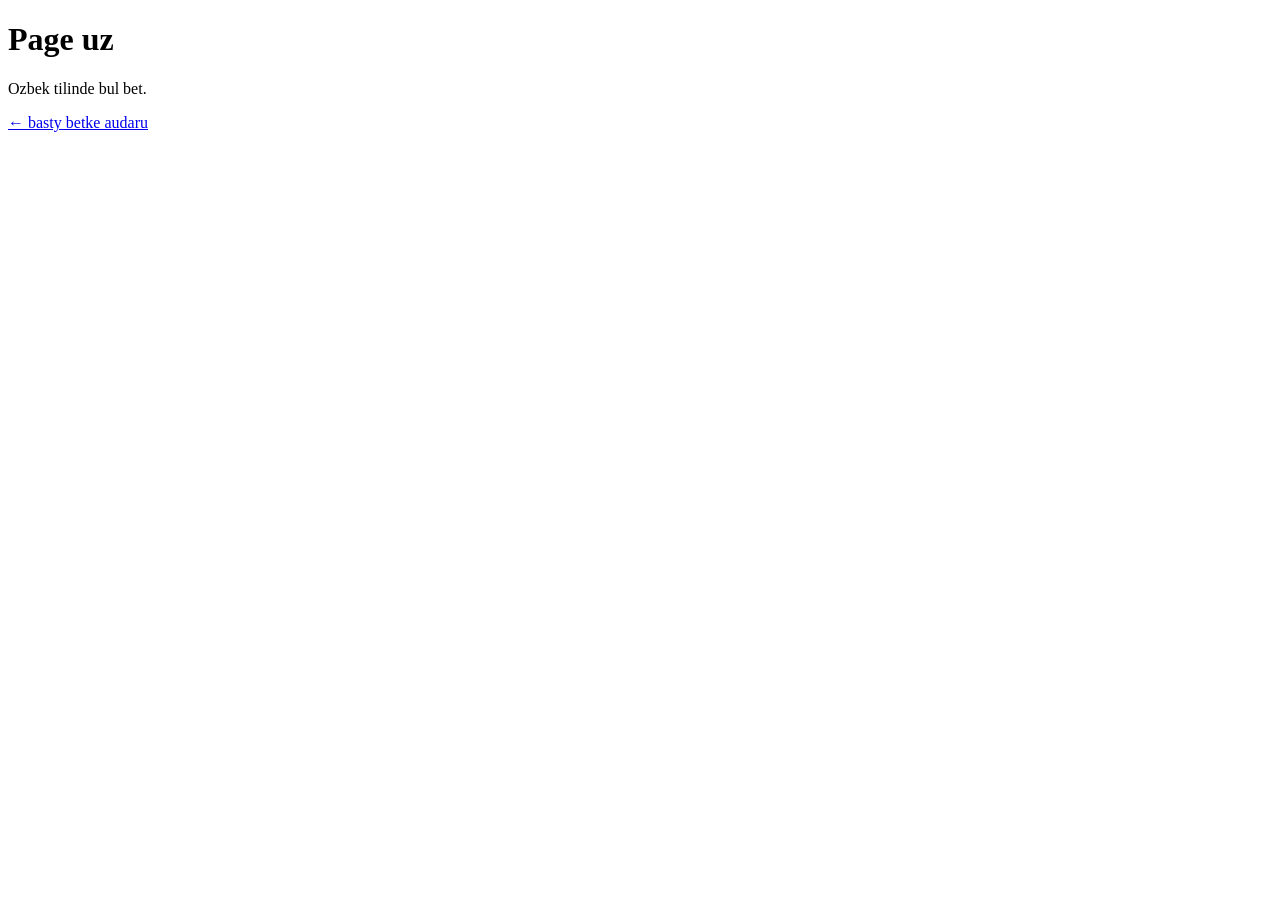
==== indexuz.html @ 163cb243 "Create indexuz.html" ====
<!DOCTYPE html>
<html lang="ru">
<head>
    <meta charset="UTF-8">
    <meta name="viewport" content="width=device-width, initial-scale=1.0">
    <title>Uzbekshe paraksha bet</title>
</head>
<body>

    <h1>Page uz</h1>
    <p>Ozbek tilinde bul bet.</p>

    <a href="index.html">← basty betke audaru</a>

</body>
</html>
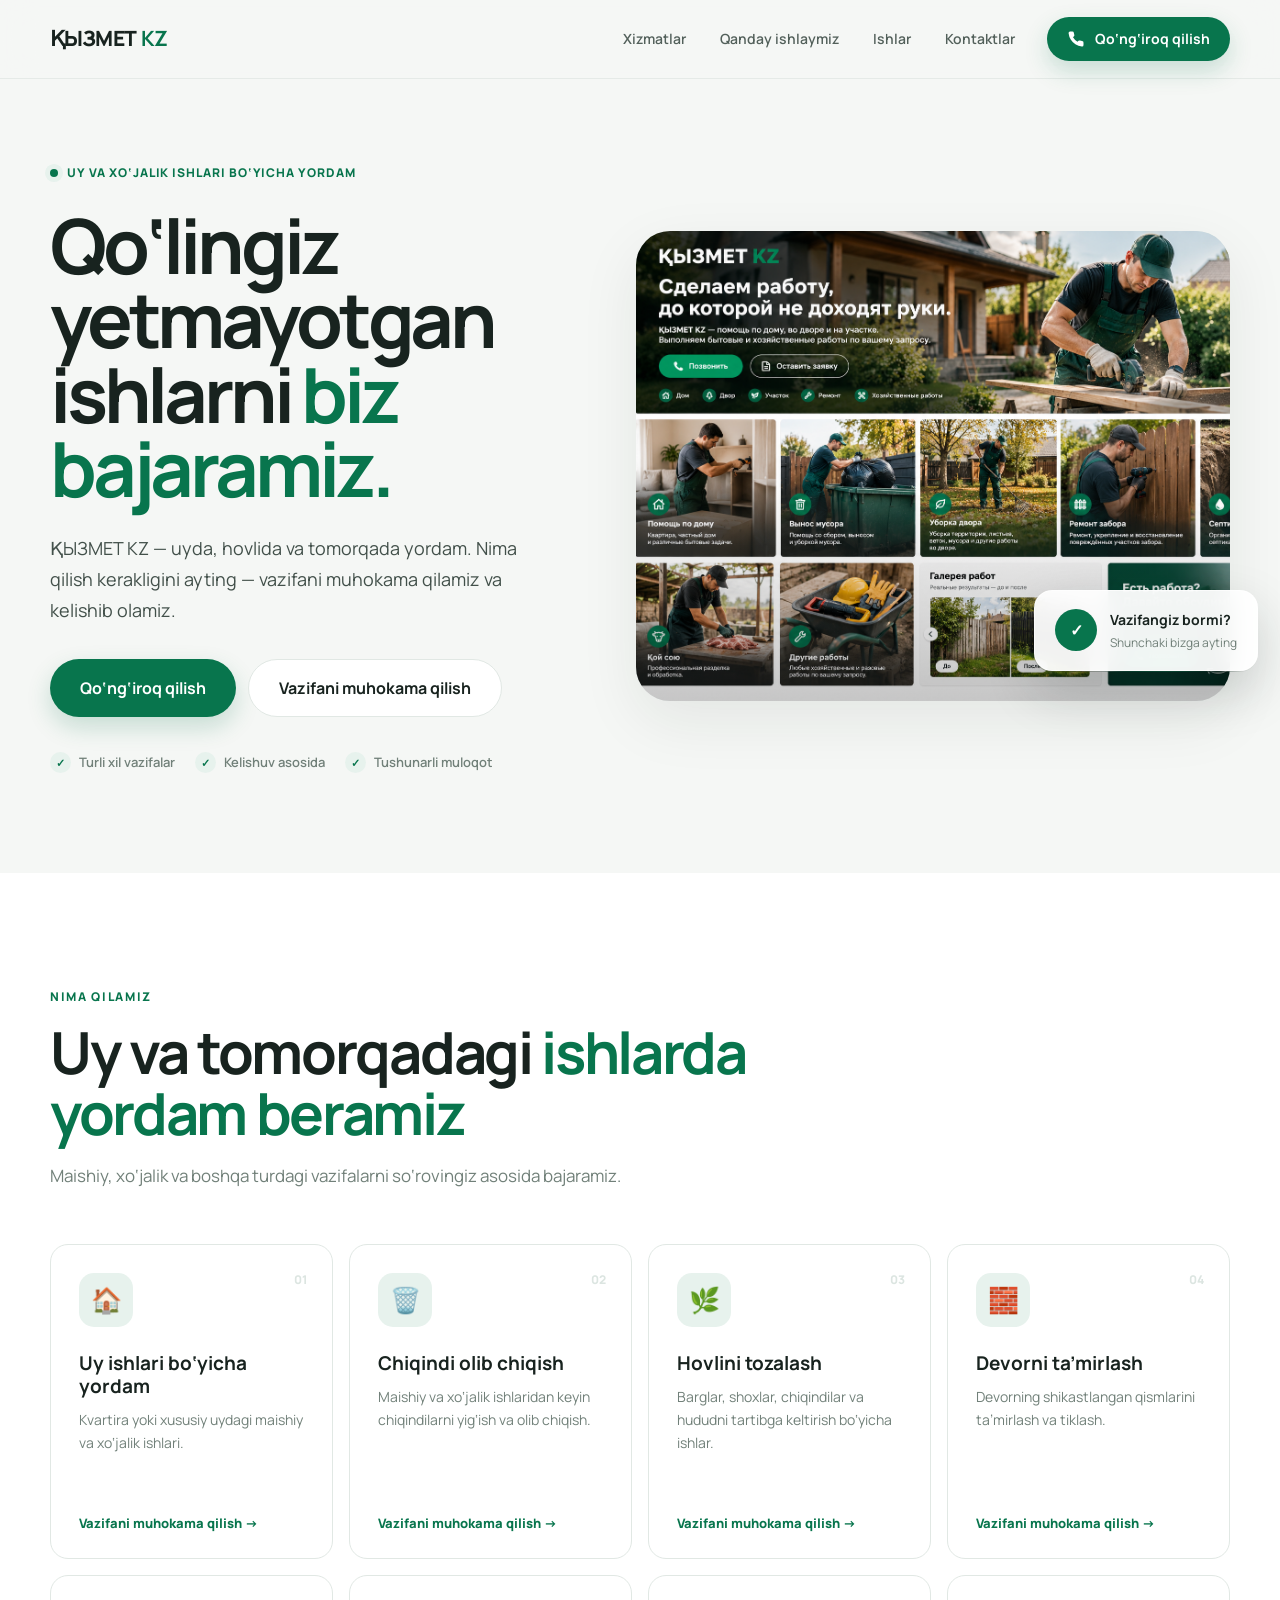
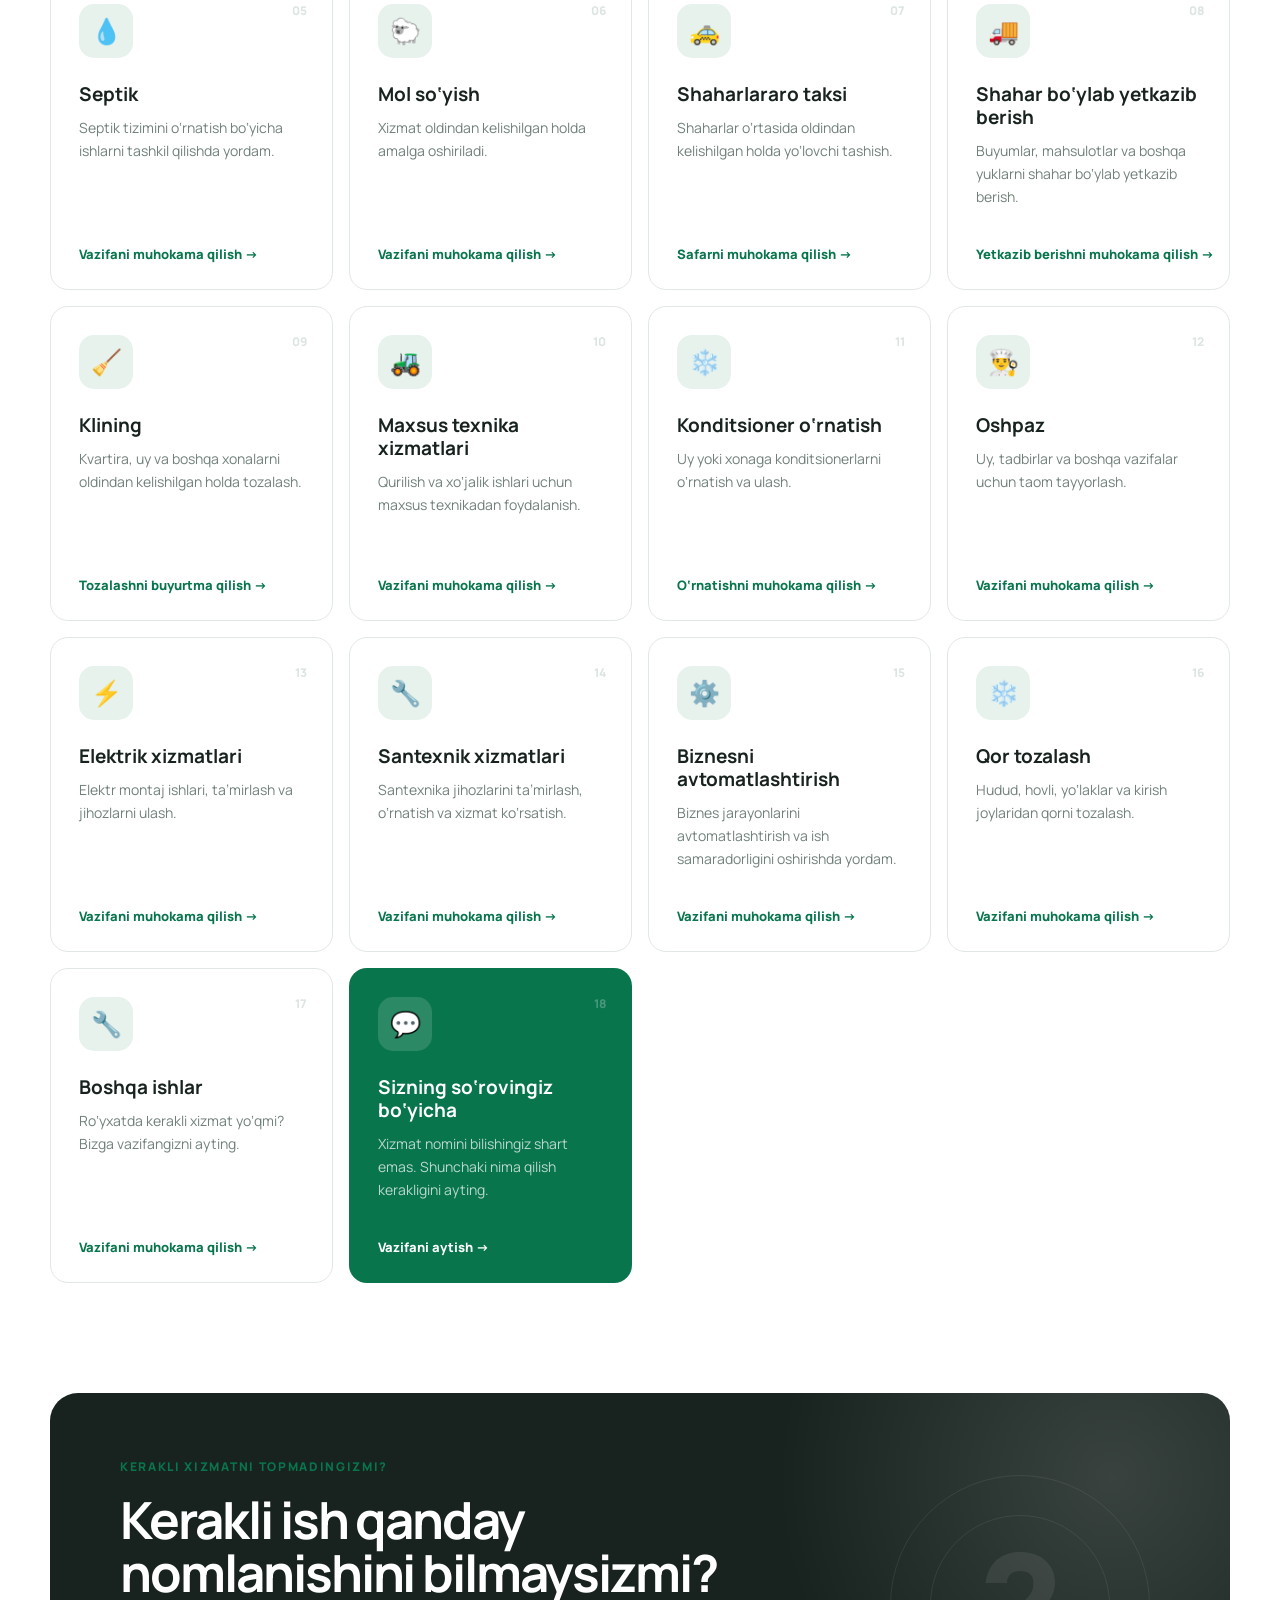
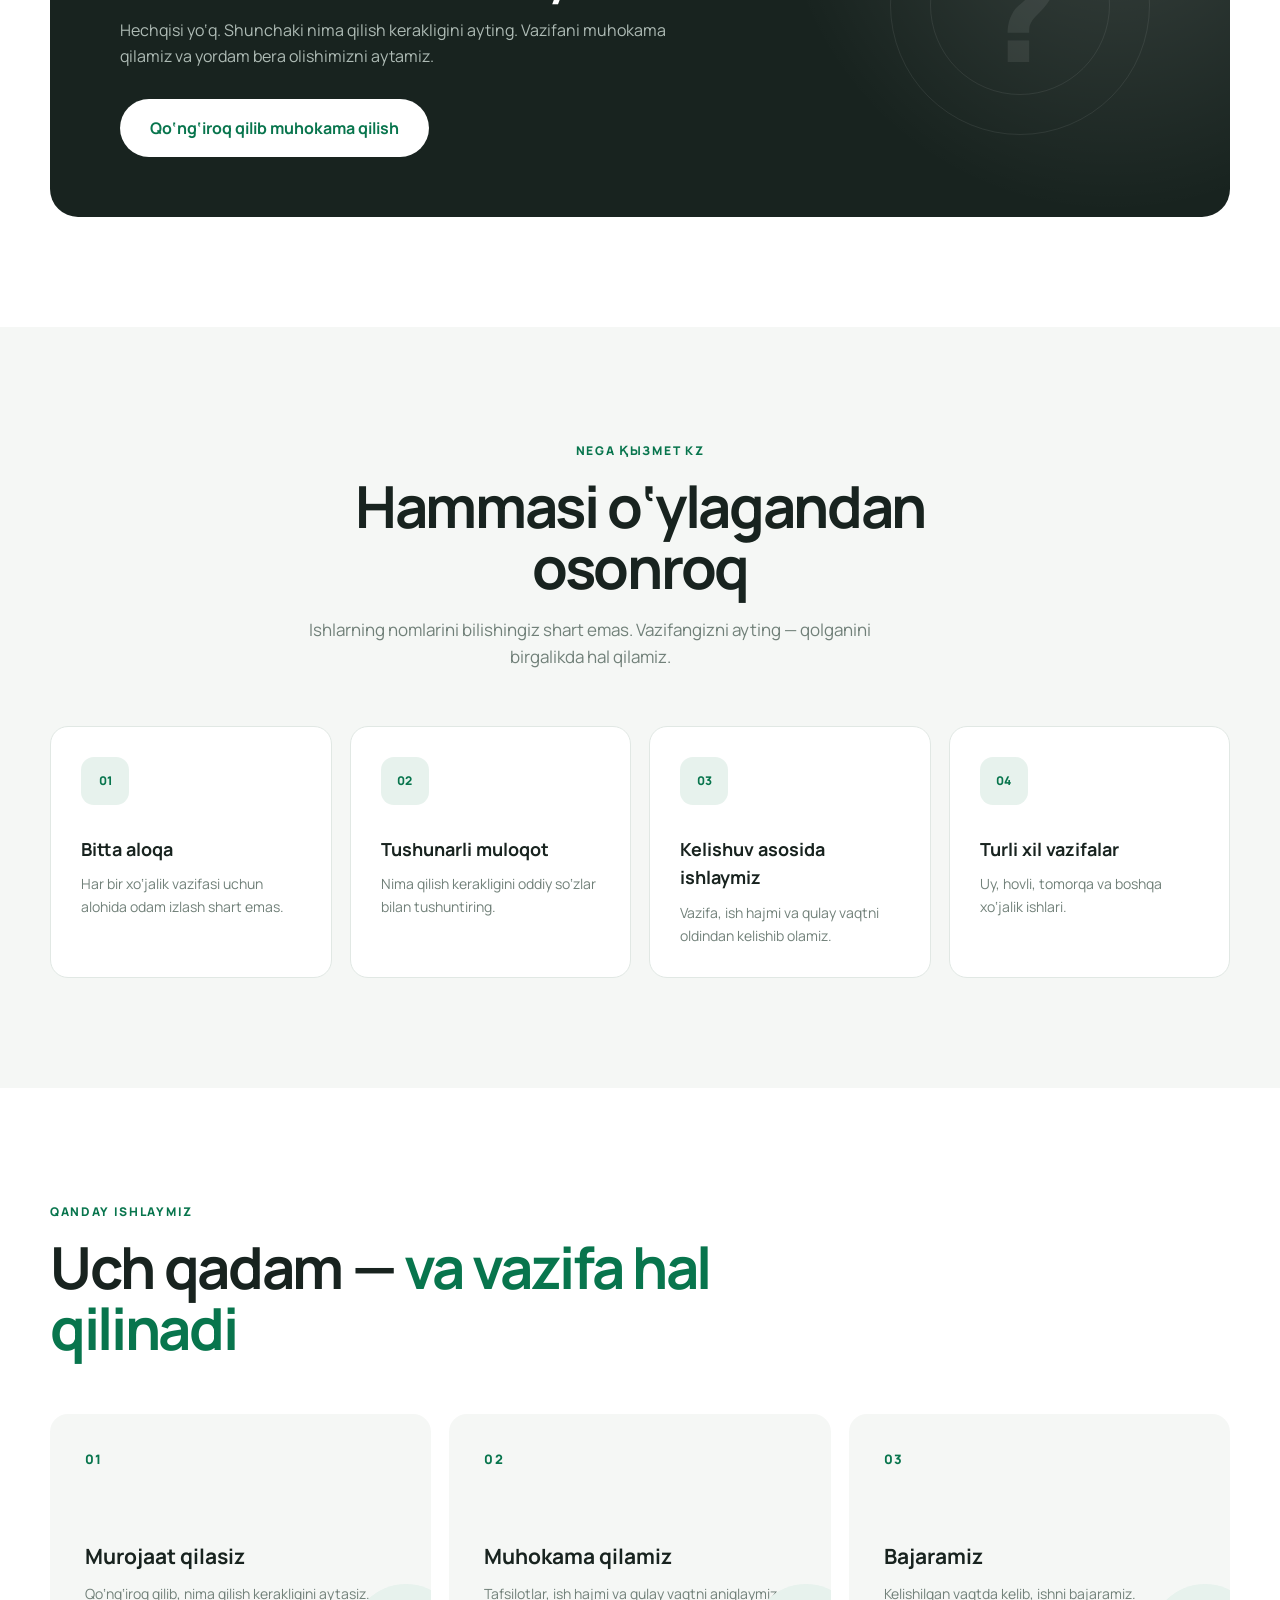
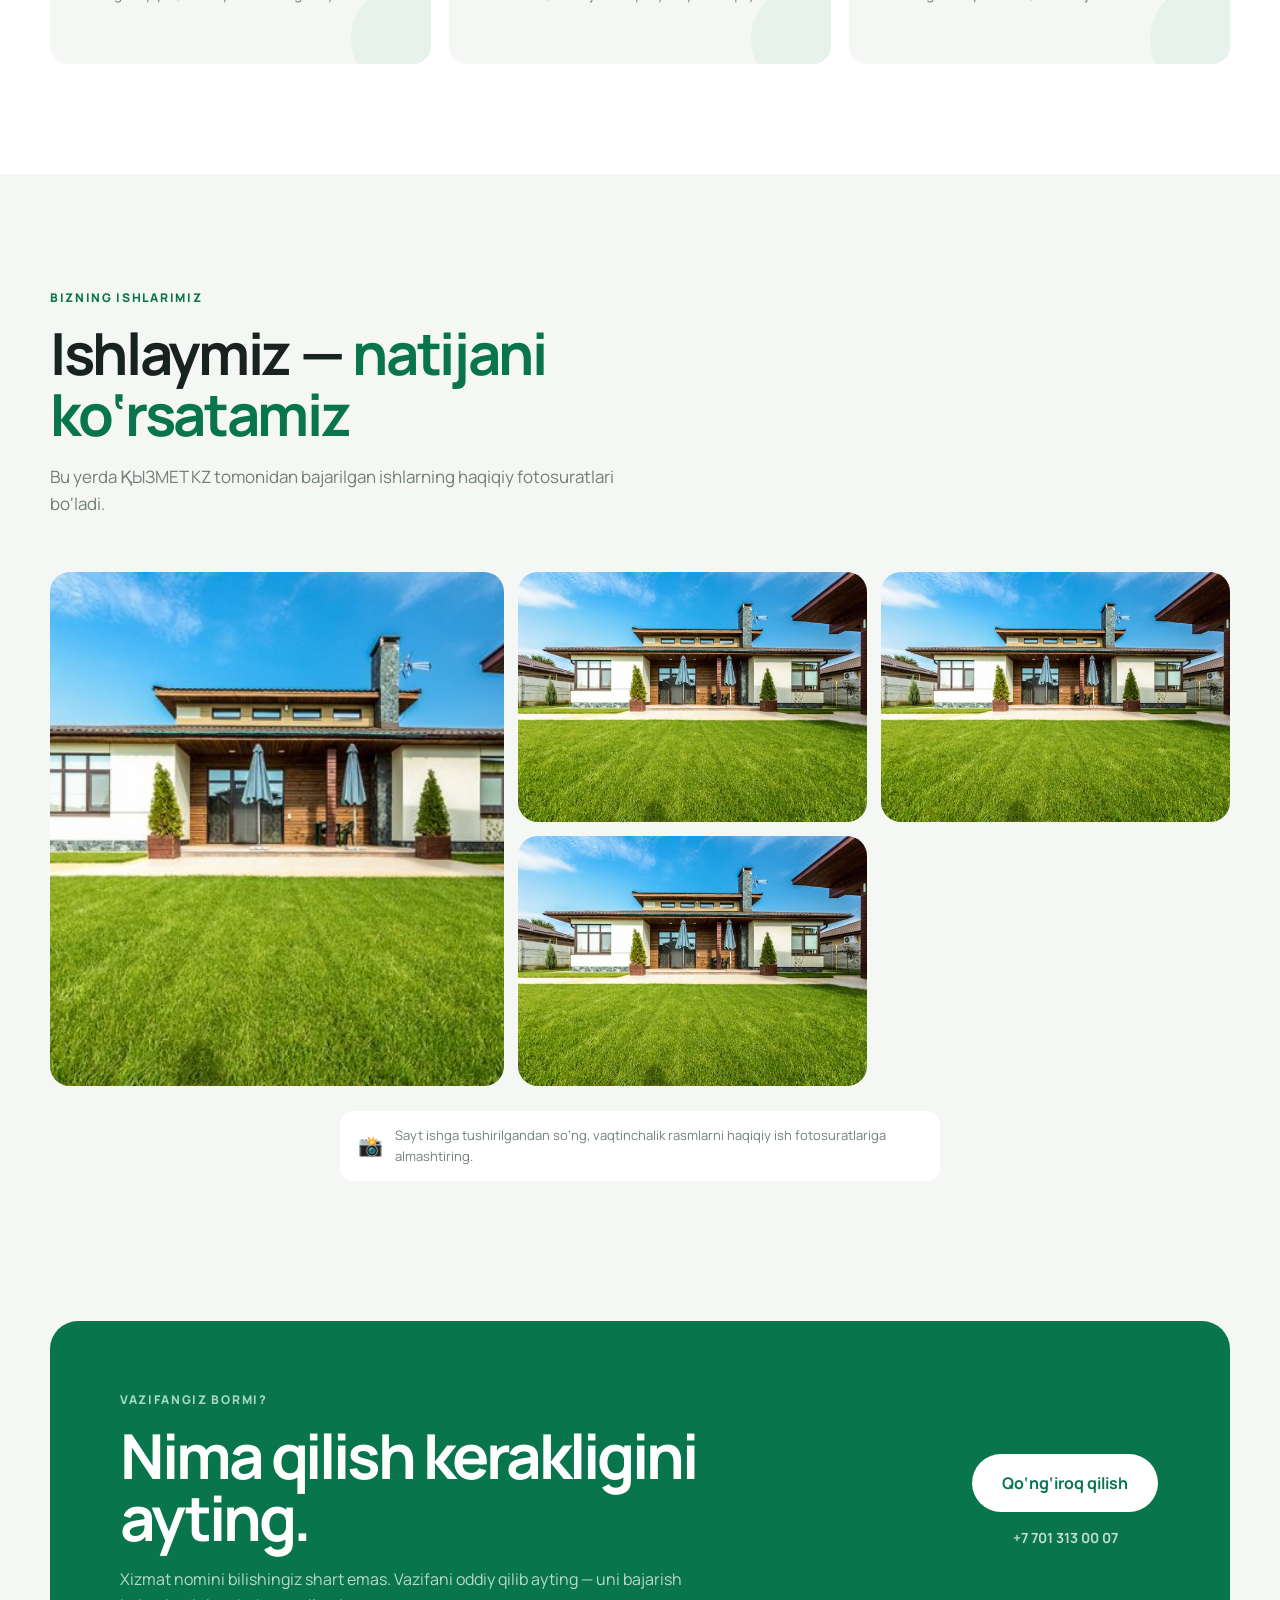
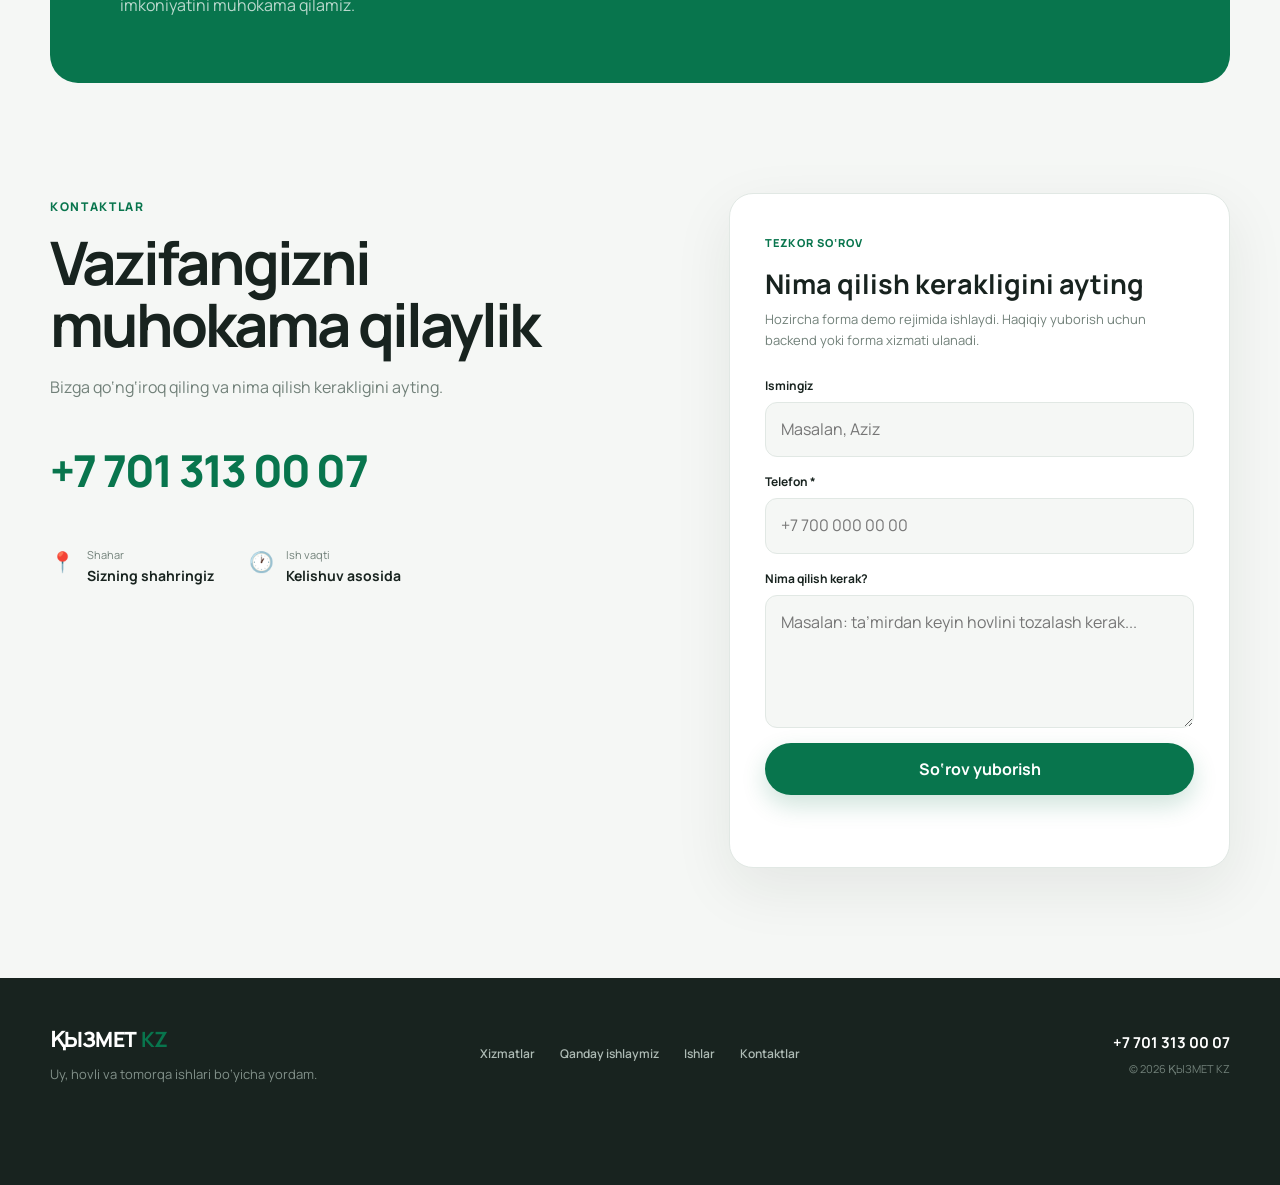
==== commit 2cdf1d99: "new langs added" ====
--- a/indexuz.html
+++ b/indexuz.html
@@ -1,16 +1,983 @@
 <!DOCTYPE html>
-<html lang="ru">
+<html lang="uz">
 <head>
     <meta charset="UTF-8">
-    <meta name="viewport" content="width=device-width, initial-scale=1.0">
-    <title>Uzbekshe paraksha bet</title>
+
+    <meta
+        name="viewport"
+        content="width=device-width, initial-scale=1.0"
+    >
+
+    <title>ҚЫЗМЕТ KZ — uy, hovli va tomorqa ishlari</title>
+
+    <meta
+        name="description"
+        content="ҚЫЗМЕТ KZ — uy ishlari, hovli tozalash, chiqindi olib chiqish, devor ta'miri, tomorqa ishlari va boshqa xo‘jalik xizmatlari."
+    >
+
+    <meta name="theme-color" content="#08754D">
+
+    <link rel="icon" href="favicon.svg" type="image/svg+xml">
+
+    <link rel="preconnect" href="https://fonts.googleapis.com">
+    <link rel="preconnect" href="https://fonts.gstatic.com" crossorigin>
+
+    <link
+        href="https://fonts.googleapis.com/css2?family=Manrope:wght@400;500;600;700;800&display=swap"
+        rel="stylesheet"
+    >
+
+    <link rel="stylesheet" href="style.css">
 </head>
+
 <body>
 
-    <h1>Page uz</h1>
-    <p>Ozbek tilinde bul bet.</p>
-
-    <a href="index.html">← basty betke audaru</a>
+<!-- ================= HEADER ================= -->
+
+<header class="header" id="header">
+    <div class="container header__inner">
+
+        <a href="#top" class="logo" aria-label="ҚЫЗМЕТ KZ — bosh sahifa">
+            <span>ҚЫЗМЕТ</span>
+            <strong>KZ</strong>
+        </a>
+
+        <nav class="nav" id="nav">
+            <a href="#services">Xizmatlar</a>
+            <a href="#how">Qanday ishlaymiz</a>
+            <a href="#works">Ishlar</a>
+            <a href="#contacts">Kontaktlar</a>
+        </nav>
+
+        <a
+            class="btn btn--primary header__call"
+            data-phone
+            href="#"
+        >
+            <svg viewBox="0 0 24 24" aria-hidden="true">
+                <path d="M22 16.92v3a2 2 0 0 1-2.18 2
+                19.79 19.79 0 0 1-8.63-3.07
+                19.5 19.5 0 0 1-6-6
+                19.79 19.79 0 0 1-3.07-8.67
+                A2 2 0 0 1 4.11 2h3a2 2 0 0 1
+                2 1.72c.12.9.33 1.78.62 2.63
+                a2 2 0 0 1-.45 2.11L8 9.73
+                a16 16 0 0 0 6 6l1.27-1.27
+                a2 2 0 0 1 2.11-.45
+                c.85.29 1.73.5 2.63.62
+                A2 2 0 0 1 22 16.92z"/>
+            </svg>
+            Qo‘ng‘iroq qilish
+        </a>
+
+        <button
+            class="menu-toggle"
+            id="menuToggle"
+            type="button"
+            aria-label="Menyuni ochish"
+            aria-expanded="false"
+        >
+            <span></span>
+            <span></span>
+            <span></span>
+        </button>
+
+    </div>
+</header>
+
+
+<main id="top">
+
+<!-- ================= HERO ================= -->
+
+<section class="hero">
+    <div class="container hero__grid">
+
+        <div class="hero__content reveal">
+
+            <div class="eyebrow">
+                <span class="eyebrow__dot"></span>
+                Uy va xo‘jalik ishlari bo‘yicha yordam
+            </div>
+
+            <h1>
+                Qo‘lingiz yetmayotgan
+                ishlarni
+                <span>biz bajaramiz.</span>
+            </h1>
+
+            <p class="hero__text">
+                ҚЫЗМЕТ KZ — uyda, hovlida va tomorqada yordam.
+                Nima qilish kerakligini ayting — vazifani muhokama
+                qilamiz va kelishib olamiz.
+            </p>
+
+            <div class="hero__actions">
+                <a
+                    class="btn btn--primary btn--large"
+                    data-phone
+                    href="#"
+                >
+                    Qo‘ng‘iroq qilish
+                </a>
+
+                <a
+                    class="btn btn--secondary btn--large"
+                    href="#contact-form"
+                >
+                    Vazifani muhokama qilish
+                </a>
+            </div>
+
+            <div class="hero__trust">
+                <div class="trust-item">
+                    <span class="trust-item__icon">✓</span>
+                    Turli xil vazifalar
+                </div>
+
+                <div class="trust-item">
+                    <span class="trust-item__icon">✓</span>
+                    Kelishuv asosida
+                </div>
+
+                <div class="trust-item">
+                    <span class="trust-item__icon">✓</span>
+                    Tushunarli muloqot
+                </div>
+            </div>
+
+        </div>
+
+        <div class="hero__visual reveal reveal--delay">
+
+            <div class="hero__image">
+                <img
+                    src="images/hero.jpg"
+                    alt="Xususiy uy yonidagi xo‘jalik ishlari"
+                >
+            </div>
+
+            <div class="hero-card">
+                <div class="hero-card__icon">✓</div>
+
+                <div>
+                    <strong>Vazifangiz bormi?</strong>
+                    <span>Shunchaki bizga ayting</span>
+                </div>
+            </div>
+
+        </div>
+
+    </div>
+</section>
+
+<!-- ================= SERVICES ================= -->
+
+<section class="section services" id="services">
+    <div class="container">
+
+        <div class="section-heading reveal">
+            <span class="section-label">NIMA QILAMIZ</span>
+
+            <h2>
+                Uy va tomorqadagi
+                <span>ishlarda yordam beramiz</span>
+            </h2>
+
+            <p>
+                Maishiy, xo‘jalik va boshqa turdagi
+                vazifalarni so‘rovingiz asosida bajaramiz.
+            </p>
+        </div>
+
+        <div class="services-grid">
+
+            <article class="service-card reveal">
+                <div class="service-card__number">01</div>
+                <div class="service-card__icon">🏠</div>
+
+                <h3>Uy ishlari bo‘yicha yordam</h3>
+
+                <p>
+                    Kvartira yoki xususiy uydagi
+                    maishiy va xo‘jalik ishlari.
+                </p>
+
+                <a href="#contact-form">
+                    Vazifani muhokama qilish →
+                </a>
+            </article>
+
+
+            <article class="service-card reveal">
+                <div class="service-card__number">02</div>
+                <div class="service-card__icon">🗑️</div>
+
+                <h3>Chiqindi olib chiqish</h3>
+
+                <p>
+                    Maishiy va xo‘jalik ishlaridan keyin
+                    chiqindilarni yig‘ish va olib chiqish.
+                </p>
+
+                <a href="#contact-form">
+                    Vazifani muhokama qilish →
+                </a>
+            </article>
+
+
+            <article class="service-card reveal">
+                <div class="service-card__number">03</div>
+                <div class="service-card__icon">🌿</div>
+
+                <h3>Hovlini tozalash</h3>
+
+                <p>
+                    Barglar, shoxlar, chiqindilar va hududni
+                    tartibga keltirish bo‘yicha ishlar.
+                </p>
+
+                <a href="#contact-form">
+                    Vazifani muhokama qilish →
+                </a>
+            </article>
+
+
+            <article class="service-card reveal">
+                <div class="service-card__number">04</div>
+                <div class="service-card__icon">🧱</div>
+
+                <h3>Devorni ta’mirlash</h3>
+
+                <p>
+                    Devorning shikastlangan qismlarini
+                    ta’mirlash va tiklash.
+                </p>
+
+                <a href="#contact-form">
+                    Vazifani muhokama qilish →
+                </a>
+            </article>
+
+
+            <article class="service-card reveal">
+                <div class="service-card__number">05</div>
+                <div class="service-card__icon">💧</div>
+
+                <h3>Septik</h3>
+
+                <p>
+                    Septik tizimini o‘rnatish bo‘yicha
+                    ishlarni tashkil qilishda yordam.
+                </p>
+
+                <a href="#contact-form">
+                    Vazifani muhokama qilish →
+                </a>
+            </article>
+
+
+            <article class="service-card reveal">
+                <div class="service-card__number">06</div>
+                <div class="service-card__icon">🐑</div>
+
+                <h3>Mol so‘yish</h3>
+
+                <p>
+                    Xizmat oldindan kelishilgan
+                    holda amalga oshiriladi.
+                </p>
+
+                <a href="#contact-form">
+                    Vazifani muhokama qilish →
+                </a>
+            </article>
+
+
+            <article class="service-card reveal">
+                <div class="service-card__number">07</div>
+                <div class="service-card__icon">🚕</div>
+
+                <h3>Shaharlararo taksi</h3>
+
+                <p>
+                    Shaharlar o‘rtasida oldindan
+                    kelishilgan holda yo‘lovchi tashish.
+                </p>
+
+                <a href="#contact-form">
+                    Safarni muhokama qilish →
+                </a>
+            </article>
+
+
+            <article class="service-card reveal">
+                <div class="service-card__number">08</div>
+                <div class="service-card__icon">🚚</div>
+
+                <h3>Shahar bo‘ylab yetkazib berish</h3>
+
+                <p>
+                    Buyumlar, mahsulotlar va boshqa yuklarni
+                    shahar bo‘ylab yetkazib berish.
+                </p>
+
+                <a href="#contact-form">
+                    Yetkazib berishni muhokama qilish →
+                </a>
+            </article>
+
+
+            <article class="service-card reveal">
+                <div class="service-card__number">09</div>
+                <div class="service-card__icon">🧹</div>
+
+                <h3>Klining</h3>
+
+                <p>
+                    Kvartira, uy va boshqa xonalarni
+                    oldindan kelishilgan holda tozalash.
+                </p>
+
+                <a href="#contact-form">
+                    Tozalashni buyurtma qilish →
+                </a>
+            </article>
+
+
+            <article class="service-card reveal">
+                <div class="service-card__number">10</div>
+                <div class="service-card__icon">🚜</div>
+
+                <h3>Maxsus texnika xizmatlari</h3>
+
+                <p>
+                    Qurilish va xo‘jalik ishlari uchun
+                    maxsus texnikadan foydalanish.
+                </p>
+
+                <a href="#contact-form">
+                    Vazifani muhokama qilish →
+                </a>
+            </article>
+
+
+            <article class="service-card reveal">
+                <div class="service-card__number">11</div>
+                <div class="service-card__icon">❄️</div>
+
+                <h3>Konditsioner o‘rnatish</h3>
+
+                <p>
+                    Uy yoki xonaga konditsionerlarni
+                    o‘rnatish va ulash.
+                </p>
+
+                <a href="#contact-form">
+                    O‘rnatishni muhokama qilish →
+                </a>
+            </article>
+
+
+            <article class="service-card reveal">
+                <div class="service-card__number">12</div>
+                <div class="service-card__icon">👨‍🍳</div>
+
+                <h3>Oshpaz</h3>
+
+                <p>
+                    Uy, tadbirlar va boshqa vazifalar
+                    uchun taom tayyorlash.
+                </p>
+
+                <a href="#contact-form">
+                    Vazifani muhokama qilish →
+                </a>
+            </article>
+
+
+            <article class="service-card reveal">
+                <div class="service-card__number">13</div>
+                <div class="service-card__icon">⚡</div>
+
+                <h3>Elektrik xizmatlari</h3>
+
+                <p>
+                    Elektr montaj ishlari, ta’mirlash
+                    va jihozlarni ulash.
+                </p>
+
+                <a href="#contact-form">
+                    Vazifani muhokama qilish →
+                </a>
+            </article>
+
+
+            <article class="service-card reveal">
+                <div class="service-card__number">14</div>
+                <div class="service-card__icon">🔧</div>
+
+                <h3>Santexnik xizmatlari</h3>
+
+                <p>
+                    Santexnika jihozlarini ta’mirlash,
+                    o‘rnatish va xizmat ko‘rsatish.
+                </p>
+
+                <a href="#contact-form">
+                    Vazifani muhokama qilish →
+                </a>
+            </article>
+
+
+            <article class="service-card reveal">
+                <div class="service-card__number">15</div>
+                <div class="service-card__icon">⚙️</div>
+
+                <h3>Biznesni avtomatlashtirish</h3>
+
+                <p>
+                    Biznes jarayonlarini avtomatlashtirish
+                    va ish samaradorligini oshirishda yordam.
+                </p>
+
+                <a href="#contact-form">
+                    Vazifani muhokama qilish →
+                </a>
+            </article>
+
+
+            <article class="service-card reveal">
+                <div class="service-card__number">16</div>
+                <div class="service-card__icon">❄️</div>
+
+                <h3>Qor tozalash</h3>
+
+                <p>
+                    Hudud, hovli, yo‘laklar va kirish
+                    joylaridan qorni tozalash.
+                </p>
+
+                <a href="#contact-form">
+                    Vazifani muhokama qilish →
+                </a>
+            </article>
+
+
+            <article class="service-card reveal">
+                <div class="service-card__number">17</div>
+                <div class="service-card__icon">🔧</div>
+
+                <h3>Boshqa ishlar</h3>
+
+                <p>
+                    Ro‘yxatda kerakli xizmat yo‘qmi?
+                    Bizga vazifangizni ayting.
+                </p>
+
+                <a href="#contact-form">
+                    Vazifani muhokama qilish →
+                </a>
+            </article>
+
+
+            <article class="service-card service-card--accent reveal">
+                <div class="service-card__number">18</div>
+                <div class="service-card__icon">💬</div>
+
+                <h3>Sizning so‘rovingiz bo‘yicha</h3>
+
+                <p>
+                    Xizmat nomini bilishingiz shart emas.
+                    Shunchaki nima qilish kerakligini ayting.
+                </p>
+
+                <a href="#contact-form">
+                    Vazifani aytish →
+                </a>
+            </article>
+
+        </div>
+    </div>
+</section>
+
+
+<!-- ================= NOT FOUND ================= -->
+
+<section class="section problem">
+    <div class="container">
+
+        <div class="problem__box reveal">
+
+            <div class="problem__content">
+                <span class="section-label">KERAKLI XIZMATNI TOPMADINGIZMI?</span>
+
+                <h2>
+                    Kerakli ish qanday
+                    nomlanishini bilmaysizmi?
+                </h2>
+
+                <p>
+                    Hechqisi yo‘q. Shunchaki nima qilish
+                    kerakligini ayting. Vazifani muhokama
+                    qilamiz va yordam bera olishimizni aytamiz.
+                </p>
+
+                <a
+                    href="#"
+                    data-phone
+                    class="btn btn--light btn--large"
+                >
+                    Qo‘ng‘iroq qilib muhokama qilish
+                </a>
+            </div>
+
+            <div class="problem__shape">
+                <span>?</span>
+            </div>
+
+        </div>
+
+    </div>
+</section>
+
+
+<!-- ================= WHY US ================= -->
+
+<section class="section why">
+    <div class="container">
+
+        <div class="section-heading section-heading--center reveal">
+            <span class="section-label">NEGA ҚЫЗМЕТ KZ</span>
+
+            <h2>
+                Hammasi o‘ylagandan osonroq
+            </h2>
+
+            <p>
+                Ishlarning nomlarini bilishingiz shart emas.
+                Vazifangizni ayting — qolganini birgalikda hal qilamiz.
+            </p>
+        </div>
+
+        <div class="advantages">
+
+            <article class="advantage reveal">
+                <div class="advantage__icon">01</div>
+                <h3>Bitta aloqa</h3>
+                <p>
+                    Har bir xo‘jalik vazifasi uchun
+                    alohida odam izlash shart emas.
+                </p>
+            </article>
+
+            <article class="advantage reveal">
+                <div class="advantage__icon">02</div>
+                <h3>Tushunarli muloqot</h3>
+                <p>
+                    Nima qilish kerakligini
+                    oddiy so‘zlar bilan tushuntiring.
+                </p>
+            </article>
+
+            <article class="advantage reveal">
+                <div class="advantage__icon">03</div>
+                <h3>Kelishuv asosida ishlaymiz</h3>
+                <p>
+                    Vazifa, ish hajmi va qulay vaqtni
+                    oldindan kelishib olamiz.
+                </p>
+            </article>
+
+            <article class="advantage reveal">
+                <div class="advantage__icon">04</div>
+                <h3>Turli xil vazifalar</h3>
+                <p>
+                    Uy, hovli, tomorqa va boshqa
+                    xo‘jalik ishlari.
+                </p>
+            </article>
+
+        </div>
+    </div>
+</section>
+
+
+<!-- ================= HOW ================= -->
+
+<section class="section how" id="how">
+    <div class="container">
+
+        <div class="section-heading reveal">
+            <span class="section-label">QANDAY ISHLAYMIZ</span>
+
+            <h2>
+                Uch qadam —
+                <span>va vazifa hal qilinadi</span>
+            </h2>
+        </div>
+
+        <div class="steps">
+
+            <article class="step reveal">
+                <div class="step__number">01</div>
+
+                <div>
+                    <h3>Murojaat qilasiz</h3>
+                    <p>
+                        Qo‘ng‘iroq qilib, nima qilish
+                        kerakligini aytasiz.
+                    </p>
+                </div>
+            </article>
+
+            <article class="step reveal">
+                <div class="step__number">02</div>
+
+                <div>
+                    <h3>Muhokama qilamiz</h3>
+                    <p>
+                        Tafsilotlar, ish hajmi va
+                        qulay vaqtni aniqlaymiz.
+                    </p>
+                </div>
+            </article>
+
+            <article class="step reveal">
+                <div class="step__number">03</div>
+
+                <div>
+                    <h3>Bajaramiz</h3>
+                    <p>
+                        Kelishilgan vaqtda kelib,
+                        ishni bajaramiz.
+                    </p>
+                </div>
+            </article>
+
+        </div>
+
+    </div>
+</section>
+
+
+<!-- ================= WORKS ================= -->
+
+<section class="section works" id="works">
+    <div class="container">
+
+        <div class="section-heading reveal">
+            <span class="section-label">BIZNING ISHLARIMIZ</span>
+
+            <h2>
+                Ishlaymiz —
+                <span>natijani ko‘rsatamiz</span>
+            </h2>
+
+            <p>
+                Bu yerda ҚЫЗМЕТ KZ tomonidan bajarilgan
+                ishlarning haqiqiy fotosuratlari bo‘ladi.
+            </p>
+        </div>
+
+        <div class="gallery">
+
+            <div class="gallery__item gallery__item--large reveal">
+                <img
+                    src="images/work-01.jpg"
+                    alt="Xo‘jalik ishlari"
+                    loading="lazy"
+                >
+            </div>
+
+            <div class="gallery__item reveal">
+                <img
+                    src="images/work-02.jpg"
+                    alt="Hududni tozalash"
+                    loading="lazy"
+                >
+            </div>
+
+            <div class="gallery__item reveal">
+                <img
+                    src="images/work-03.jpg"
+                    alt="Ta’mirlash ishlari"
+                    loading="lazy"
+                >
+            </div>
+
+            <div class="gallery__item reveal">
+                <img
+                    src="images/work-04.jpg"
+                    alt="Hovlidagi ishlar"
+                    loading="lazy"
+                >
+            </div>
+
+        </div>
+
+        <div class="gallery-note reveal">
+            <span>📸</span>
+            <p>
+                Sayt ishga tushirilgandan so‘ng,
+                vaqtinchalik rasmlarni haqiqiy ish fotosuratlariga almashtiring.
+            </p>
+        </div>
+
+    </div>
+</section>
+
+
+<!-- ================= CTA ================= -->
+
+<section class="cta">
+    <div class="container">
+
+        <div class="cta__inner reveal">
+
+            <div>
+                <span class="section-label section-label--light">
+                    VAZIFANGIZ BORMI?
+                </span>
+
+                <h2>
+                    Nima qilish
+                    kerakligini ayting.
+                </h2>
+
+                <p>
+                    Xizmat nomini bilishingiz shart emas.
+                    Vazifani oddiy qilib ayting — uni bajarish
+                    imkoniyatini muhokama qilamiz.
+                </p>
+            </div>
+
+            <div class="cta__action">
+
+                <a
+                    href="#"
+                    data-phone
+                    class="btn btn--light btn--large"
+                >
+                    Qo‘ng‘iroq qilish
+                </a>
+
+                <a
+                    href="#contact-form"
+                    class="cta__phone"
+                    data-phone-display
+                >
+                    +7 700 000 00 00
+                </a>
+
+            </div>
+
+        </div>
+
+    </div>
+</section>
+
+
+<!-- ================= CONTACTS ================= -->
+
+<section class="section contacts" id="contacts">
+    <div class="container contacts__grid">
+
+        <div class="contacts__info reveal">
+
+            <span class="section-label">KONTAKTLAR</span>
+
+            <h2>
+                Vazifangizni
+                muhokama qilaylik
+            </h2>
+
+            <p>
+                Bizga qo‘ng‘iroq qiling va
+                nima qilish kerakligini ayting.
+            </p>
+
+            <a
+                class="contacts__phone"
+                data-phone
+                data-phone-display
+                href="#"
+            >
+            </a>
+
+            <div class="contact-details">
+
+                <div class="contact-detail">
+                    <span>📍</span>
+                    <div>
+                        <small>Shahar</small>
+                        <strong>Sizning shahringiz</strong>
+                    </div>
+                </div>
+
+                <div class="contact-detail">
+                    <span>🕐</span>
+                    <div>
+                        <small>Ish vaqti</small>
+                        <strong>Kelishuv asosida</strong>
+                    </div>
+                </div>
+
+            </div>
+
+        </div>
+
+
+        <div class="contact-form-wrapper reveal" id="contact-form">
+
+            <div class="contact-form-card">
+
+                <span class="form-badge">TEZKOR SO‘ROV</span>
+
+                <h3>
+                    Nima qilish kerakligini
+                    ayting
+                </h3>
+
+                <p>
+                    Hozircha forma demo rejimida ishlaydi.
+                    Haqiqiy yuborish uchun backend
+                    yoki forma xizmati ulanadi.
+                </p>
+
+                <form id="requestForm">
+
+                    <label>
+                        <span>Ismingiz</span>
+
+                        <input
+                            type="text"
+                            name="name"
+                            placeholder="Masalan, Aziz"
+                            autocomplete="name"
+                        >
+                    </label>
+
+                    <label>
+                        <span>Telefon *</span>
+
+                        <input
+                            type="tel"
+                            name="phone"
+                            placeholder="+7 700 000 00 00"
+                            autocomplete="tel"
+                            required
+                        >
+                    </label>
+
+                    <label>
+                        <span>Nima qilish kerak?</span>
+
+                        <textarea
+                            name="message"
+                            rows="4"
+                            placeholder="Masalan: ta’mirdan keyin hovlini tozalash kerak..."
+                        ></textarea>
+                    </label>
+
+                    <button
+                        type="submit"
+                        class="btn btn--primary btn--full"
+                    >
+                        So‘rov yuborish
+                    </button>
+
+                    <div
+                        class="form-message"
+                        id="formMessage"
+                        aria-live="polite"
+                    ></div>
+
+                </form>
+
+            </div>
+
+        </div>
+
+    </div>
+</section>
+
+</main>
+
+
+<!-- ================= FOOTER ================= -->
+
+<footer class="footer">
+    <div class="container footer__inner">
+
+        <div class="footer__brand">
+            <a href="#top" class="logo logo--footer">
+                <span>ҚЫЗМЕТ</span>
+                <strong>KZ</strong>
+            </a>
+
+            <p>
+                Uy, hovli va tomorqa ishlari bo‘yicha yordam.
+            </p>
+        </div>
+
+        <div class="footer__links">
+            <a href="#services">Xizmatlar</a>
+            <a href="#how">Qanday ishlaymiz</a>
+            <a href="#works">Ishlar</a>
+            <a href="#contacts">Kontaktlar</a>
+        </div>
+
+        <div class="footer__contact">
+            <a href="#"
+                 data-phone
+                 data-phone-display>
+            </a>
+
+            <span>© 2026 ҚЫЗМЕТ KZ</span>
+        </div>
+
+    </div>
+</footer>
+
+
+<!-- ================= MOBILE CTA ================= -->
+
+<div class="mobile-cta">
+
+    <a
+        href="#"
+        data-phone
+        class="mobile-cta__call"
+    >
+        <svg viewBox="0 0 24 24" aria-hidden="true">
+            <path d="M22 16.92v3a2 2 0 0 1-2.18 2
+            19.79 19.79 0 0 1-8.63-3.07
+            19.5 19.5 0 0 1-6-6
+            19.79 19.79 0 0 1-3.07-8.67
+            A2 2 0 0 1 4.11 2h3a2 2 0 0 1
+            2 1.72c.12.9.33 1.78.62 2.63
+            a2 2 0 0 1-.45 2.11L8 9.73
+            a16 16 0 0 0 6 6l1.27-1.27
+            a2 2 0 0 1 2.11-.45
+            c.85.29 1.73.5 2.63.62
+            A2 2 0 0 1 22 16.92z"/>
+        </svg>
+
+        Qo‘ng‘iroq qilish
+    </a>
+
+    <a
+        href="#contact-form"
+        class="mobile-cta__form"
+    >
+        Muhokama qilish
+    </a>
+
+</div>
+
+
+<script src="script.js"></script>
 
 </body>
 </html>
--- a/style.css
+++ b/style.css
@@ -0,0 +1,1663 @@
+/* =========================================================
+   ҚЫЗМЕТ KZ
+   Main stylesheet
+   ========================================================= */
+
+:root {
+    --green: #08754d;
+    --green-dark: #055d3d;
+    --green-light: #e7f2ed;
+
+    --dark: #18231f;
+    --text: #42504a;
+    --muted: #718079;
+
+    --bg: #f5f7f5;
+    --white: #ffffff;
+    --border: #e1e8e4;
+
+    --radius-sm: 12px;
+    --radius-md: 18px;
+    --radius-lg: 28px;
+
+    --shadow: 0 20px 60px rgba(24, 35, 31, 0.08);
+
+    --container: 1180px;
+}
+
+
+/* ================= RESET ================= */
+
+*,
+*::before,
+*::after {
+    box-sizing: border-box;
+}
+
+html {
+    scroll-behavior: smooth;
+}
+
+body {
+    margin: 0;
+    background: var(--bg);
+    color: var(--dark);
+
+    font-family: "Manrope", sans-serif;
+    font-size: 16px;
+    line-height: 1.6;
+
+    -webkit-font-smoothing: antialiased;
+}
+
+body.menu-open {
+    overflow: hidden;
+}
+
+img {
+    display: block;
+    width: 100%;
+}
+
+a {
+    color: inherit;
+    text-decoration: none;
+}
+
+button,
+input,
+textarea {
+    font: inherit;
+}
+
+button {
+    cursor: pointer;
+}
+
+::selection {
+    background: var(--green);
+    color: white;
+}
+
+
+/* ================= GLOBAL ================= */
+
+.container {
+    width: min(
+        calc(100% - 40px),
+        var(--container)
+    );
+
+    margin-inline: auto;
+}
+
+.section {
+    padding: 110px 0;
+}
+
+.section-heading {
+    max-width: 720px;
+    margin-bottom: 55px;
+}
+
+.section-heading--center {
+    margin-inline: auto;
+    text-align: center;
+}
+
+.section-label {
+    display: inline-block;
+
+    margin-bottom: 16px;
+
+    color: var(--green);
+
+    font-size: 12px;
+    font-weight: 800;
+    letter-spacing: 0.14em;
+    text-transform: uppercase;
+}
+
+.section-label--light {
+    color: #a9d8c5;
+}
+
+.section-heading h2 {
+    margin: 0 0 18px;
+
+    font-size: clamp(36px, 5vw, 58px);
+    line-height: 1.05;
+    letter-spacing: -0.04em;
+}
+
+.section-heading h2 span {
+    color: var(--green);
+}
+
+.section-heading p {
+    max-width: 620px;
+
+    margin: 0;
+
+    color: var(--muted);
+    font-size: 17px;
+}
+
+
+/* ================= BUTTONS ================= */
+
+.btn {
+    display: inline-flex;
+    align-items: center;
+    justify-content: center;
+    gap: 10px;
+
+    min-height: 52px;
+    padding: 0 24px;
+
+    border: 0;
+    border-radius: 100px;
+
+    font-weight: 700;
+    line-height: 1;
+
+    transition:
+        transform 0.25s ease,
+        background 0.25s ease,
+        color 0.25s ease,
+        box-shadow 0.25s ease;
+}
+
+.btn:hover {
+    transform: translateY(-2px);
+}
+
+.btn--primary {
+    background: var(--green);
+    color: var(--white);
+
+    box-shadow: 0 10px 25px rgba(8, 117, 77, 0.2);
+}
+
+.btn--primary:hover {
+    background: var(--green-dark);
+    box-shadow: 0 14px 30px rgba(8, 117, 77, 0.28);
+}
+
+.btn--secondary {
+    background: var(--white);
+    color: var(--dark);
+    border: 1px solid var(--border);
+}
+
+.btn--secondary:hover {
+    border-color: var(--green);
+    color: var(--green);
+}
+
+.btn--light {
+    background: var(--white);
+    color: var(--green);
+}
+
+.btn--light:hover {
+    background: #eff8f4;
+}
+
+.btn--large {
+    min-height: 58px;
+    padding-inline: 30px;
+}
+
+.btn--full {
+    width: 100%;
+}
+
+.btn svg {
+    width: 18px;
+    height: 18px;
+
+    fill: currentColor;
+}
+
+
+/* ================= HEADER ================= */
+
+.header {
+    position: sticky;
+    z-index: 1000;
+    top: 0;
+
+    background: rgba(245, 247, 245, 0.9);
+
+    border-bottom: 1px solid rgba(225, 232, 228, 0.8);
+
+    backdrop-filter: blur(16px);
+}
+
+.header__inner {
+    display: flex;
+    align-items: center;
+    justify-content: space-between;
+
+    height: 78px;
+}
+
+.logo {
+    display: inline-flex;
+    align-items: center;
+    gap: 5px;
+
+    font-size: 21px;
+    font-weight: 800;
+    letter-spacing: -0.04em;
+}
+
+.logo span {
+    color: var(--dark);
+}
+
+.logo strong {
+    color: var(--green);
+}
+
+.nav {
+    display: flex;
+    align-items: center;
+    gap: 34px;
+
+    margin-left: auto;
+    margin-right: 32px;
+}
+
+.nav a {
+    position: relative;
+
+    color: #52605a;
+
+    font-size: 14px;
+    font-weight: 600;
+}
+
+.nav a::after {
+    content: "";
+
+    position: absolute;
+    left: 0;
+    bottom: -7px;
+
+    width: 0;
+    height: 2px;
+
+    background: var(--green);
+
+    transition: width 0.25s ease;
+}
+
+.nav a:hover {
+    color: var(--green);
+}
+
+.nav a:hover::after {
+    width: 100%;
+}
+
+.header__call {
+    min-height: 44px;
+    padding-inline: 20px;
+
+    font-size: 14px;
+}
+
+.menu-toggle {
+    display: none;
+
+    width: 46px;
+    height: 46px;
+
+    padding: 10px;
+
+    border: 0;
+    border-radius: 12px;
+
+    background: var(--green-light);
+}
+
+.menu-toggle span {
+    display: block;
+
+    width: 100%;
+    height: 2px;
+
+    margin: 5px 0;
+
+    background: var(--dark);
+
+    transition:
+        transform 0.25s ease,
+        opacity 0.25s ease;
+}
+
+.menu-toggle.active span:nth-child(1) {
+    transform: translateY(7px) rotate(45deg);
+}
+
+.menu-toggle.active span:nth-child(2) {
+    opacity: 0;
+}
+
+.menu-toggle.active span:nth-child(3) {
+    transform: translateY(-7px) rotate(-45deg);
+}
+
+
+/* ================= HERO ================= */
+
+.hero {
+    padding: 80px 0 100px;
+
+    overflow: hidden;
+}
+
+.hero__grid {
+    display: grid;
+    grid-template-columns: 0.92fr 1.08fr;
+
+    align-items: center;
+
+    gap: 80px;
+}
+
+.eyebrow {
+    display: inline-flex;
+    align-items: center;
+    gap: 9px;
+
+    margin-bottom: 25px;
+
+    color: var(--green);
+
+    font-size: 12px;
+    font-weight: 800;
+    letter-spacing: 0.08em;
+    text-transform: uppercase;
+}
+
+.eyebrow__dot {
+    width: 8px;
+    height: 8px;
+
+    border-radius: 50%;
+
+    background: var(--green);
+
+    box-shadow: 0 0 0 5px var(--green-light);
+}
+
+.hero h1 {
+    max-width: 680px;
+
+    margin: 0;
+
+    font-size: clamp(46px, 6vw, 76px);
+    line-height: 0.98;
+    letter-spacing: -0.055em;
+}
+
+.hero h1 span {
+    color: var(--green);
+}
+
+.hero__text {
+    max-width: 610px;
+
+    margin: 28px 0 34px;
+
+    color: var(--text);
+
+    font-size: 18px;
+    line-height: 1.7;
+}
+
+.hero__actions {
+    display: flex;
+    flex-wrap: wrap;
+    gap: 12px;
+}
+
+.hero__trust {
+    display: flex;
+    flex-wrap: wrap;
+    gap: 20px;
+
+    margin-top: 35px;
+}
+
+.trust-item {
+    display: flex;
+    align-items: center;
+    gap: 8px;
+
+    color: var(--muted);
+
+    font-size: 13px;
+    font-weight: 600;
+}
+
+.trust-item__icon {
+    display: grid;
+    place-items: center;
+
+    width: 21px;
+    height: 21px;
+
+    border-radius: 50%;
+
+    background: var(--green-light);
+    color: var(--green);
+
+    font-size: 11px;
+    font-weight: 800;
+}
+
+.hero__visual {
+    position: relative;
+    min-width: 0;
+}
+
+.hero__image {
+    position: relative;
+    width: 100%;
+    height: min(105vw, 470px);
+    overflow: hidden;
+    border-radius: 34px;
+    background: #dfe8e3;
+    box-shadow: var(--shadow);
+}
+
+.hero__image::after {
+    content: "";
+
+    position: absolute;
+    inset: 0;
+
+    pointer-events: none;
+
+    background:
+        linear-gradient(
+            180deg,
+            rgba(0, 0, 0, 0) 55%,
+            rgba(0, 0, 0, 0.22)
+        );
+}
+.hero__image img {
+    display: block;
+    width: 100%;
+    height: 100%;
+
+    object-fit: cover;
+    object-position: 1% center;
+}
+.hero-card {
+    position: absolute;
+
+    right: -28px;
+    bottom: 30px;
+
+    display: flex;
+    align-items: center;
+    gap: 13px;
+
+    max-width: 260px;
+
+    padding: 18px 20px;
+
+    border: 1px solid rgba(255, 255, 255, 0.7);
+    border-radius: 18px;
+
+    background: rgba(255, 255, 255, 0.94);
+
+    box-shadow: 0 20px 50px rgba(24, 35, 31, 0.18);
+
+    backdrop-filter: blur(12px);
+}
+
+.hero-card__icon {
+    display: grid;
+    place-items: center;
+
+    flex: 0 0 42px;
+
+    width: 42px;
+    height: 42px;
+
+    border-radius: 50%;
+
+    background: var(--green);
+    color: white;
+
+    font-weight: 800;
+}
+
+.hero-card strong,
+.hero-card span {
+    display: block;
+}
+
+.hero-card strong {
+    font-size: 14px;
+}
+
+.hero-card span {
+    margin-top: 2px;
+
+    color: var(--muted);
+
+    font-size: 12px;
+}
+
+
+/* ================= SERVICES ================= */
+
+.services {
+    background: var(--white);
+}
+
+.services-grid {
+    display: grid;
+
+    grid-template-columns: repeat(4, 1fr);
+
+    gap: 16px;
+}
+
+.service-card {
+    position: relative;
+
+    min-height: 315px;
+
+    padding: 28px;
+
+    overflow: hidden;
+
+    border: 1px solid var(--border);
+    border-radius: var(--radius-md);
+
+    background: var(--white);
+
+    transition:
+        transform 0.3s ease,
+        border-color 0.3s ease,
+        box-shadow 0.3s ease;
+}
+
+.service-card:hover {
+    transform: translateY(-6px);
+
+    border-color: rgba(8, 117, 77, 0.25);
+
+    box-shadow: var(--shadow);
+}
+
+.service-card__number {
+    position: absolute;
+    top: 25px;
+    right: 25px;
+
+    color: #dce5e1;
+
+    font-size: 12px;
+    font-weight: 800;
+}
+
+.service-card__icon {
+    display: grid;
+    place-items: center;
+
+    width: 54px;
+    height: 54px;
+
+    margin-bottom: 25px;
+
+    border-radius: 15px;
+
+    background: var(--green-light);
+
+    font-size: 25px;
+}
+
+.service-card h3 {
+    margin: 0 0 10px;
+
+    font-size: 19px;
+    line-height: 1.2;
+}
+
+.service-card p {
+    margin: 0;
+
+    color: var(--muted);
+
+    font-size: 14px;
+    line-height: 1.65;
+}
+
+.service-card a {
+    position: absolute;
+
+    left: 28px;
+    bottom: 25px;
+
+    color: var(--green);
+
+    font-size: 13px;
+    font-weight: 800;
+}
+
+.service-card--accent {
+    border-color: transparent;
+
+    background: var(--green);
+    color: white;
+}
+
+.service-card--accent .service-card__icon {
+    background: rgba(255, 255, 255, 0.14);
+}
+
+.service-card--accent .service-card__number {
+    color: rgba(255, 255, 255, 0.25);
+}
+
+.service-card--accent p {
+    color: rgba(255, 255, 255, 0.72);
+}
+
+.service-card--accent a {
+    color: white;
+}
+
+
+/* ================= PROBLEM ================= */
+
+.problem {
+    background: var(--white);
+    padding-top: 0;
+}
+
+.problem__box {
+    position: relative;
+
+    display: flex;
+    align-items: center;
+    justify-content: space-between;
+
+    min-height: 390px;
+
+    padding: 60px 70px;
+
+    overflow: hidden;
+
+    border-radius: var(--radius-lg);
+
+    background:
+        radial-gradient(
+            circle at 90% 20%,
+            rgba(255,255,255,0.14),
+            transparent 30%
+        ),
+        var(--dark);
+
+    color: white;
+}
+
+.problem__content {
+    position: relative;
+    z-index: 2;
+
+    max-width: 650px;
+}
+
+.problem h2 {
+    margin: 0 0 18px;
+
+    font-size: clamp(34px, 4vw, 54px);
+    line-height: 1.05;
+    letter-spacing: -0.04em;
+}
+
+.problem p {
+    max-width: 570px;
+
+    margin: 0 0 30px;
+
+    color: #aebbb5;
+}
+
+.problem__shape {
+    position: absolute;
+
+    right: 80px;
+    top: 50%;
+
+    display: grid;
+    place-items: center;
+
+    width: 260px;
+    height: 260px;
+
+    border: 1px solid rgba(255, 255, 255, 0.08);
+    border-radius: 50%;
+
+    transform: translateY(-50%);
+}
+
+.problem__shape::before {
+    content: "";
+
+    position: absolute;
+
+    width: 180px;
+    height: 180px;
+
+    border: 1px solid rgba(255, 255, 255, 0.08);
+    border-radius: 50%;
+}
+
+.problem__shape span {
+    color: rgba(255, 255, 255, 0.08);
+
+    font-size: 150px;
+    font-weight: 800;
+}
+
+
+/* ================= WHY ================= */
+
+.why {
+    background: var(--bg);
+}
+
+.advantages {
+    display: grid;
+
+    grid-template-columns: repeat(4, 1fr);
+
+    gap: 18px;
+}
+
+.advantage {
+    padding: 30px;
+
+    border: 1px solid var(--border);
+    border-radius: var(--radius-md);
+
+    background: var(--white);
+}
+
+.advantage__icon {
+    display: grid;
+    place-items: center;
+
+    width: 48px;
+    height: 48px;
+
+    margin-bottom: 30px;
+
+    border-radius: 13px;
+
+    background: var(--green-light);
+    color: var(--green);
+
+    font-size: 12px;
+    font-weight: 800;
+}
+
+.advantage h3 {
+    margin: 0 0 10px;
+
+    font-size: 18px;
+}
+
+.advantage p {
+    margin: 0;
+
+    color: var(--muted);
+
+    font-size: 14px;
+}
+
+
+/* ================= HOW ================= */
+
+.how {
+    background: var(--white);
+}
+
+.steps {
+    display: grid;
+
+    grid-template-columns: repeat(3, 1fr);
+
+    gap: 18px;
+}
+
+.step {
+    position: relative;
+
+    min-height: 250px;
+
+    padding: 35px;
+
+    border-radius: var(--radius-md);
+
+    background: var(--bg);
+
+    overflow: hidden;
+}
+
+.step__number {
+    margin-bottom: 70px;
+
+    color: var(--green);
+
+    font-size: 13px;
+    font-weight: 800;
+    letter-spacing: 0.1em;
+}
+
+.step h3 {
+    margin: 0 0 10px;
+
+    font-size: 21px;
+}
+
+.step p {
+    margin: 0;
+
+    color: var(--muted);
+
+    font-size: 14px;
+}
+
+.step::after {
+    content: "";
+
+    position: absolute;
+
+    right: -30px;
+    bottom: -30px;
+
+    width: 110px;
+    height: 110px;
+
+    border-radius: 50%;
+
+    background: var(--green-light);
+}
+
+
+/* ================= WORKS ================= */
+
+.works {
+    background: var(--bg);
+}
+
+.gallery {
+    display: grid;
+
+    grid-template-columns: 1.3fr 1fr 1fr;
+
+    grid-template-rows: 250px 250px;
+
+    gap: 14px;
+}
+
+.gallery__item {
+    overflow: hidden;
+
+    border-radius: 20px;
+
+    background: #dfe8e3;
+}
+
+.gallery__item--large {
+    grid-row: 1 / 3;
+}
+
+.gallery__item img {
+    height: 100%;
+
+    object-fit: cover;
+
+    transition: transform 0.6s ease;
+}
+
+.gallery__item:hover img {
+    transform: scale(1.04);
+}
+
+.gallery-note {
+    display: flex;
+    align-items: center;
+    gap: 12px;
+
+    max-width: 600px;
+
+    margin: 25px auto 0;
+
+    padding: 14px 18px;
+
+    border-radius: 14px;
+
+    background: var(--white);
+
+    color: var(--muted);
+
+    font-size: 13px;
+}
+
+.gallery-note span {
+    font-size: 20px;
+}
+
+.gallery-note p {
+    margin: 0;
+}
+
+
+/* ================= CTA ================= */
+
+.cta {
+    padding: 30px 0 0;
+
+    background: var(--bg);
+}
+
+.cta__inner {
+    display: flex;
+    align-items: center;
+    justify-content: space-between;
+
+    gap: 50px;
+
+    padding: 65px 70px;
+
+    border-radius: var(--radius-lg);
+
+    background: var(--green);
+
+    color: white;
+}
+
+.cta h2 {
+    max-width: 700px;
+
+    margin: 0 0 18px;
+
+    font-size: clamp(38px, 5vw, 62px);
+    line-height: 1;
+    letter-spacing: -0.05em;
+}
+
+.cta p {
+    max-width: 620px;
+
+    margin: 0;
+
+    color: rgba(255,255,255,0.72);
+}
+
+.cta__action {
+    display: flex;
+    flex-direction: column;
+    align-items: center;
+
+    flex: 0 0 auto;
+
+    min-width: 190px;
+}
+
+.cta__phone {
+    margin-top: 15px;
+
+    color: rgba(255,255,255,0.75);
+
+    font-size: 14px;
+    font-weight: 700;
+}
+
+
+/* ================= CONTACTS ================= */
+
+.contacts {
+    background: var(--bg);
+}
+
+.contacts__grid {
+    display: grid;
+
+    grid-template-columns: 1fr 0.85fr;
+
+    gap: 90px;
+
+    align-items: start;
+}
+
+.contacts__info h2 {
+    max-width: 650px;
+
+    margin: 0 0 20px;
+
+    font-size: clamp(38px, 5vw, 60px);
+    line-height: 1.02;
+    letter-spacing: -0.05em;
+}
+
+.contacts__info > p {
+    max-width: 520px;
+
+    margin: 0 0 35px;
+
+    color: var(--muted);
+}
+
+.contacts__phone {
+    display: inline-block;
+
+    margin-bottom: 40px;
+
+    color: var(--green);
+
+    font-size: clamp(28px, 4vw, 44px);
+    font-weight: 800;
+    letter-spacing: -0.04em;
+}
+
+.contact-details {
+    display: flex;
+    flex-wrap: wrap;
+
+    gap: 35px;
+}
+
+.contact-detail {
+    display: flex;
+    align-items: flex-start;
+    gap: 12px;
+}
+
+.contact-detail > span {
+    font-size: 20px;
+}
+
+.contact-detail small,
+.contact-detail strong {
+    display: block;
+}
+
+.contact-detail small {
+    margin-bottom: 2px;
+
+    color: var(--muted);
+
+    font-size: 11px;
+}
+
+.contact-detail strong {
+    font-size: 14px;
+}
+
+
+/* ================= FORM ================= */
+
+.contact-form-card {
+    padding: 35px;
+
+    border: 1px solid var(--border);
+    border-radius: 24px;
+
+    background: var(--white);
+
+    box-shadow: var(--shadow);
+}
+
+.form-badge {
+    display: inline-block;
+
+    margin-bottom: 16px;
+
+    color: var(--green);
+
+    font-size: 11px;
+    font-weight: 800;
+    letter-spacing: 0.1em;
+}
+
+.contact-form-card h3 {
+    margin: 0 0 10px;
+
+    font-size: 27px;
+    line-height: 1.15;
+}
+
+.contact-form-card > p {
+    margin: 0 0 25px;
+
+    color: var(--muted);
+
+    font-size: 13px;
+}
+
+.contact-form-card form {
+    display: flex;
+    flex-direction: column;
+
+    gap: 15px;
+}
+
+.contact-form-card label {
+    display: flex;
+    flex-direction: column;
+
+    gap: 7px;
+}
+
+.contact-form-card label > span {
+    font-size: 12px;
+    font-weight: 700;
+}
+
+.contact-form-card input,
+.contact-form-card textarea {
+    width: 100%;
+
+    padding: 14px 15px;
+
+    border: 1px solid var(--border);
+    border-radius: 12px;
+
+    outline: none;
+
+    background: var(--bg);
+    color: var(--dark);
+
+    resize: vertical;
+
+    transition:
+        border-color 0.2s ease,
+        box-shadow 0.2s ease;
+}
+
+.contact-form-card input:focus,
+.contact-form-card textarea:focus {
+    border-color: var(--green);
+
+    box-shadow: 0 0 0 4px rgba(8,117,77,0.08);
+}
+
+.form-message {
+    min-height: 22px;
+
+    color: var(--green);
+
+    font-size: 13px;
+    font-weight: 700;
+}
+
+
+/* ================= FOOTER ================= */
+
+.footer {
+    padding: 45px 0 100px;
+
+    background: var(--dark);
+
+    color: white;
+}
+
+.footer__inner {
+    display: grid;
+
+    grid-template-columns: 1fr 1fr 1fr;
+
+    align-items: center;
+}
+
+.logo--footer span {
+    color: white;
+}
+
+.footer__brand p {
+    margin: 8px 0 0;
+
+    color: #82918a;
+
+    font-size: 13px;
+}
+
+.footer__links {
+    display: flex;
+    justify-content: center;
+    gap: 25px;
+}
+
+.footer__links a {
+    color: #aebbb5;
+
+    font-size: 12px;
+    font-weight: 600;
+}
+
+.footer__links a:hover {
+    color: white;
+}
+
+.footer__contact {
+    display: flex;
+    flex-direction: column;
+    align-items: flex-end;
+
+    gap: 5px;
+}
+
+.footer__contact a {
+    font-size: 15px;
+    font-weight: 700;
+}
+
+.footer__contact span {
+    color: #718079;
+
+    font-size: 11px;
+}
+
+
+/* ================= MOBILE CTA ================= */
+
+.mobile-cta {
+    display: none;
+}
+
+
+/* ================= ANIMATION ================= */
+
+.reveal {
+    opacity: 0;
+
+    transform: translateY(25px);
+
+    transition:
+        opacity 0.7s ease,
+        transform 0.7s ease;
+}
+
+.reveal.visible {
+    opacity: 1;
+
+    transform: translateY(0);
+}
+
+.reveal--delay {
+    transition-delay: 0.12s;
+}
+
+
+/* ================= RESPONSIVE ================= */
+
+@media (max-width: 1050px) {
+
+    .hero__grid {
+        gap: 45px;
+    }
+
+    .services-grid {
+        grid-template-columns: repeat(2, 1fr);
+    }
+
+    .advantages {
+        grid-template-columns: repeat(2, 1fr);
+    }
+
+    .hero__image {
+        height: 540px;
+    }
+
+    .problem__shape {
+        right: 30px;
+    }
+
+    .contacts__grid {
+        gap: 50px;
+    }
+}
+
+
+@media (max-width: 800px) {
+
+    body {
+        padding-bottom: 66px;
+    }
+
+    .container {
+        width: min(
+            calc(100% - 30px),
+            var(--container)
+        );
+    }
+
+    .section {
+        padding: 75px 0;
+    }
+
+    .header__inner {
+        height: 68px;
+    }
+
+    .header__call {
+        display: none;
+    }
+
+    .menu-toggle {
+        display: block;
+    }
+
+    .nav {
+        position: fixed;
+
+        left: 15px;
+        right: 15px;
+        top: 78px;
+
+        display: flex;
+        flex-direction: column;
+        align-items: stretch;
+
+        gap: 0;
+
+        margin: 0;
+        padding: 10px;
+
+        border: 1px solid var(--border);
+        border-radius: 18px;
+
+        background: rgba(255,255,255,0.98);
+
+        box-shadow: var(--shadow);
+
+        opacity: 0;
+        visibility: hidden;
+        transform: translateY(-10px);
+
+        transition:
+            opacity 0.25s ease,
+            transform 0.25s ease,
+            visibility 0.25s ease;
+    }
+
+    .nav.active {
+        opacity: 1;
+        visibility: visible;
+        transform: translateY(0);
+    }
+
+    .nav a {
+        padding: 14px;
+
+        border-radius: 10px;
+    }
+
+    .nav a:hover {
+        background: var(--green-light);
+    }
+
+    .nav a::after {
+        display: none;
+    }
+
+    .hero {
+        padding: 55px 0 70px;
+    }
+
+    .hero__grid {
+        grid-template-columns: 1fr;
+
+        gap: 40px;
+    }
+
+    .hero h1 {
+        font-size: clamp(44px, 12vw, 62px);
+    }
+
+    .hero__text {
+        font-size: 16px;
+    }
+
+    .hero__visual {
+        order: -1;
+    }
+
+    .hero__image {
+        height: min(105vw, 470px);
+
+        border-radius: 24px;
+    }
+
+    .hero-card {
+        right: 15px;
+        bottom: 15px;
+    }
+
+    .hero__content {
+        order: 2;
+    }
+
+    .problem__box {
+        min-height: auto;
+
+        padding: 45px 30px;
+    }
+
+    .problem__shape {
+        display: none;
+    }
+
+    .steps {
+        grid-template-columns: 1fr;
+    }
+
+    .step {
+        min-height: auto;
+    }
+
+    .step__number {
+        margin-bottom: 35px;
+    }
+
+    .gallery {
+        grid-template-columns: 1fr 1fr;
+
+        grid-template-rows: 230px 180px 180px;
+    }
+
+    .gallery__item--large {
+        grid-column: 1 / 3;
+        grid-row: auto;
+    }
+
+    .cta__inner {
+        flex-direction: column;
+        align-items: flex-start;
+
+        padding: 45px 30px;
+    }
+
+    .cta__action {
+        align-items: flex-start;
+    }
+
+    .contacts__grid {
+        grid-template-columns: 1fr;
+    }
+
+    .footer__inner {
+        grid-template-columns: 1fr;
+
+        gap: 30px;
+    }
+
+    .footer__links {
+        justify-content: flex-start;
+        flex-wrap: wrap;
+    }
+
+    .footer__contact {
+        align-items: flex-start;
+    }
+
+    .mobile-cta {
+        position: fixed;
+        z-index: 999;
+
+        left: 0;
+        right: 0;
+        bottom: 0;
+
+        display: grid;
+        grid-template-columns: 1.2fr 1fr;
+
+        height: 66px;
+
+        padding: 8px;
+
+        background: rgba(255,255,255,0.96);
+
+        border-top: 1px solid var(--border);
+
+        box-shadow: 0 -10px 30px rgba(24,35,31,0.08);
+
+        backdrop-filter: blur(15px);
+    }
+
+    .mobile-cta a {
+        display: flex;
+        align-items: center;
+        justify-content: center;
+        gap: 8px;
+
+        border-radius: 11px;
+
+        font-size: 13px;
+        font-weight: 800;
+    }
+
+    .mobile-cta__call {
+        background: var(--green);
+        color: white;
+    }
+
+    .mobile-cta__form {
+        color: var(--green);
+    }
+
+    .mobile-cta svg {
+        width: 18px;
+        height: 18px;
+
+        fill: currentColor;
+    }
+}
+
+
+@media (max-width: 560px) {
+
+    .section-heading {
+        margin-bottom: 35px;
+    }
+
+    .section-heading h2 {
+        font-size: 38px;
+    }
+
+    .services-grid,
+    .advantages {
+        grid-template-columns: 1fr;
+    }
+
+    .service-card {
+        min-height: 285px;
+    }
+
+    .hero__actions {
+        flex-direction: column;
+    }
+
+    .hero__actions .btn {
+        width: 100%;
+    }
+
+    .hero__trust {
+        flex-direction: column;
+        gap: 12px;
+    }
+
+    .problem__box {
+        padding: 38px 24px;
+    }
+
+    .problem h2 {
+        font-size: 36px;
+    }
+
+    .gallery {
+        grid-template-columns: 1fr;
+
+        grid-template-rows:
+            280px
+            210px
+            210px
+            210px;
+    }
+
+    .gallery__item--large {
+        grid-column: auto;
+    }
+
+    .contact-form-card {
+        padding: 25px 20px;
+    }
+
+    .contacts__phone {
+        font-size: 30px;
+    }
+
+    .contact-details {
+        flex-direction: column;
+        gap: 20px;
+    }
+
+    .cta h2 {
+        font-size: 40px;
+    }
+}
+
+
+@media (prefers-reduced-motion: reduce) {
+
+    html {
+        scroll-behavior: auto;
+    }
+
+    *,
+    *::before,
+    *::after {
+        transition-duration: 0.01ms !important;
+        animation-duration: 0.01ms !important;
+        animation-iteration-count: 1 !important;
+    }
+
+    .reveal {
+        opacity: 1;
+        transform: none;
+    }
+}
